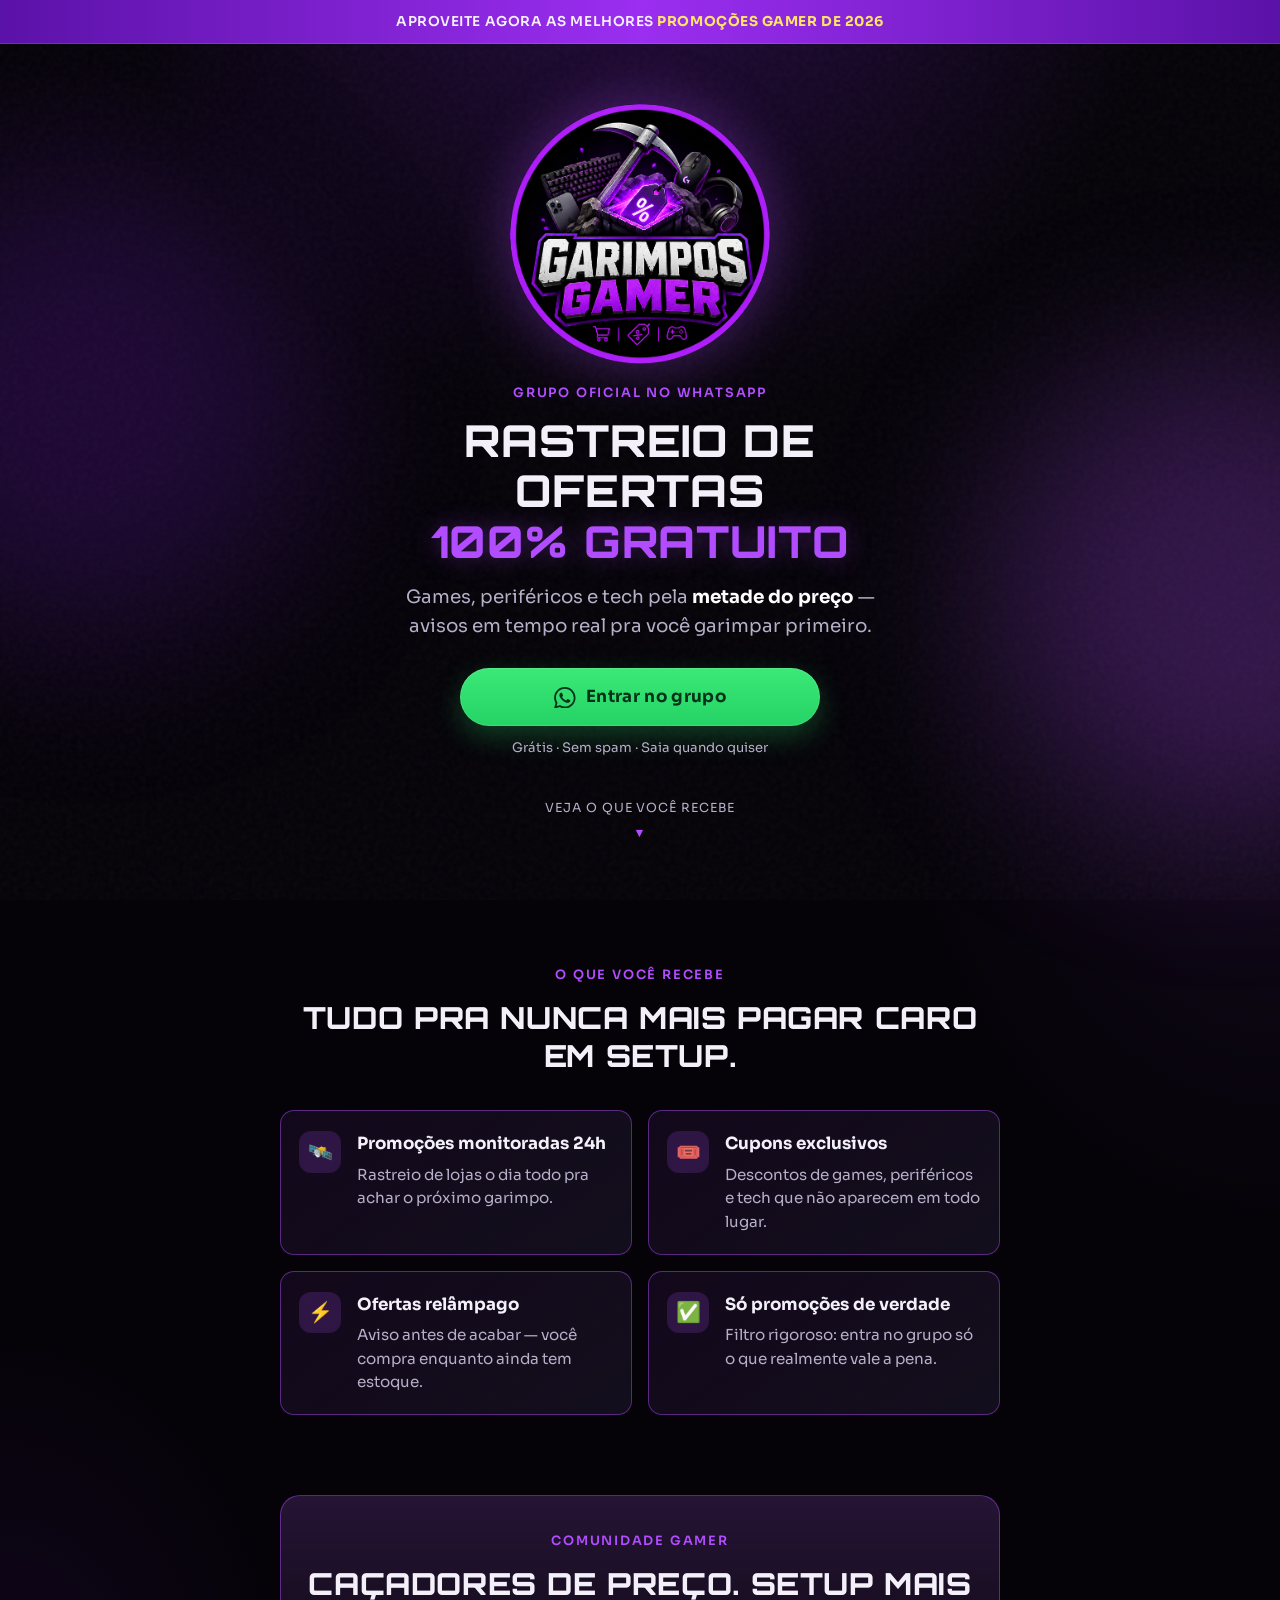
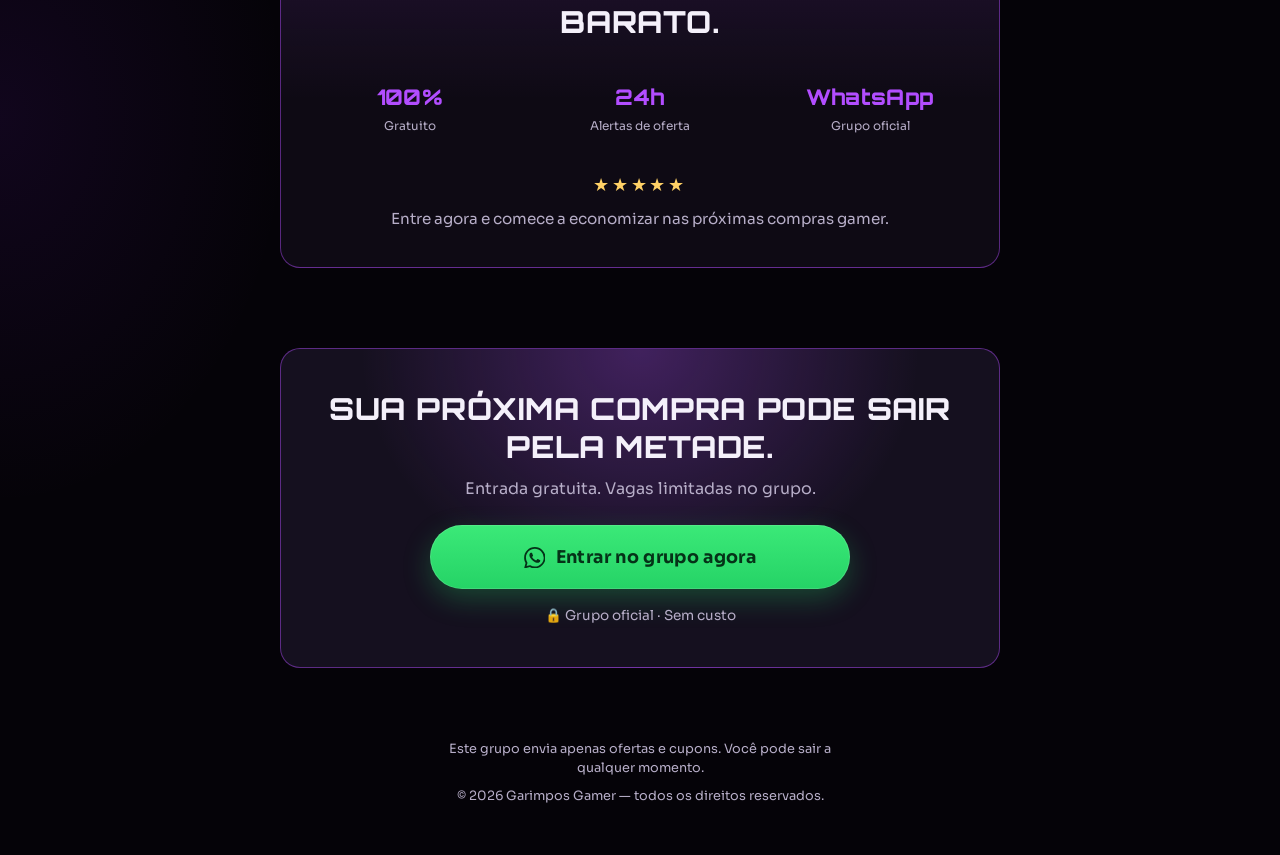
==== public/index.html @ d304336c "Fix Vercel 404 by serving the landing from public/ Co-authored-by: Cursor <cursoragent@cursor.com>" ====
<!DOCTYPE html>
<html lang="pt-BR">
  <head>
    <meta charset="UTF-8" />
    <meta name="viewport" content="width=device-width, initial-scale=1.0" />
    <title>Garimpos Gamer — Grupo no WhatsApp</title>
    <meta
      name="description"
      content="Entre no grupo gratuito do Garimpos Gamer e receba ofertas, cupons e promoções de games, periféricos e tech todos os dias."
    />
    <meta property="og:title" content="Garimpos Gamer — Grupo no WhatsApp" />
    <meta
      property="og:description"
      content="Ofertas gamer pela metade do preço. Entre grátis no grupo oficial."
    />
    <meta property="og:image" content="./garimposLogo.png" />
    <link rel="icon" href="./garimposLogo.png" type="image/png" />
    <link rel="preconnect" href="https://fonts.googleapis.com" />
    <link rel="preconnect" href="https://fonts.gstatic.com" crossorigin />
    <link
      href="https://fonts.googleapis.com/css2?family=Orbitron:wght@700;800;900&family=Sora:wght@400;500;600;700&display=swap"
      rel="stylesheet"
    />
    <link rel="stylesheet" href="./styles.css" />
  </head>
  <body>
    <div class="noise" aria-hidden="true"></div>
    <div class="glow glow--left" aria-hidden="true"></div>
    <div class="glow glow--right" aria-hidden="true"></div>

    <header class="topbar">
      <p class="topbar__text">
        Aproveite agora as melhores <strong>promoções gamer de 2026</strong>
      </p>
    </header>

    <main>
      <section class="hero">
        <div class="hero__brand reveal">
          <img
            class="hero__logo"
            src="./garimposLogo.png"
            alt="Garimpos Gamer"
            width="280"
            height="280"
          />
        </div>

        <p class="eyebrow reveal delay-1">Grupo oficial no WhatsApp</p>

        <h1 class="hero__title reveal delay-2">
          Rastreio de ofertas
          <span>100% gratuito</span>
        </h1>

        <p class="hero__subtitle reveal delay-3">
          Games, periféricos e tech pela <strong>metade do preço</strong> —
          avisos em tempo real pra você garimpar primeiro.
        </p>

        <div class="cta-group reveal delay-4">
          <a
            class="btn btn--primary"
            href="https://www.v2automatisagrupos.com/r/wunelu1d"
            target="_blank"
            rel="noopener noreferrer"
          >
            <svg class="btn__icon" viewBox="0 0 24 24" aria-hidden="true">
              <path
                fill="currentColor"
                d="M17.472 14.382c-.297-.149-1.758-.867-2.03-.967-.273-.099-.471-.148-.67.15-.197.297-.767.966-.94 1.164-.173.199-.347.223-.644.075-.297-.15-1.255-.463-2.39-1.475-.883-.788-1.48-1.761-1.653-2.059-.173-.297-.018-.458.13-.606.134-.133.298-.347.446-.52.149-.174.198-.298.298-.497.099-.198.05-.371-.025-.52-.075-.149-.669-1.612-.916-2.207-.242-.579-.487-.5-.669-.51-.173-.008-.371-.01-.57-.01-.198 0-.52.074-.792.372-.272.297-1.04 1.016-1.04 2.479 0 1.462 1.065 2.875 1.213 3.074.149.198 2.096 3.2 5.077 4.487.709.306 1.262.489 1.694.625.712.227 1.36.195 1.871.118.571-.085 1.758-.719 2.006-1.413.248-.694.248-1.289.173-1.413-.074-.124-.272-.198-.57-.347m-5.421 7.403h-.004a9.87 9.87 0 01-5.031-1.378l-.361-.214-3.741.982.998-3.648-.235-.374a9.86 9.86 0 01-1.51-5.26c.001-5.45 4.436-9.884 9.888-9.884 2.64 0 5.122 1.03 6.988 2.898a9.825 9.825 0 012.893 6.994c-.003 5.45-4.435 9.884-9.885 9.884m8.413-18.297A11.815 11.815 0 0012.05 0C5.495 0 .16 5.335.157 11.892c0 2.096.547 4.142 1.588 5.945L.057 24l6.305-1.654a11.882 11.882 0 005.683 1.448h.005c6.554 0 11.89-5.335 11.893-11.893a11.821 11.821 0 00-3.48-8.413z"
              />
            </svg>
            Entrar no grupo
          </a>
          <p class="cta-note">Grátis · Sem spam · Saia quando quiser</p>
        </div>

        <a href="#beneficios" class="scroll-hint reveal delay-5">
          <span>veja o que você recebe</span>
          <span class="scroll-hint__arrow" aria-hidden="true">▼</span>
        </a>
      </section>

      <section id="beneficios" class="benefits">
        <div class="section-head reveal">
          <p class="eyebrow">O que você recebe</p>
          <h2>Tudo pra nunca mais pagar caro em setup.</h2>
        </div>

        <ul class="benefit-list">
          <li class="benefit reveal">
            <span class="benefit__icon" aria-hidden="true">🛰️</span>
            <div>
              <h3>Promoções monitoradas 24h</h3>
              <p>Rastreio de lojas o dia todo pra achar o próximo garimpo.</p>
            </div>
          </li>
          <li class="benefit reveal delay-1">
            <span class="benefit__icon" aria-hidden="true">🎟️</span>
            <div>
              <h3>Cupons exclusivos</h3>
              <p>Descontos de games, periféricos e tech que não aparecem em todo lugar.</p>
            </div>
          </li>
          <li class="benefit reveal delay-2">
            <span class="benefit__icon" aria-hidden="true">⚡</span>
            <div>
              <h3>Ofertas relâmpago</h3>
              <p>Aviso antes de acabar — você compra enquanto ainda tem estoque.</p>
            </div>
          </li>
          <li class="benefit reveal delay-3">
            <span class="benefit__icon" aria-hidden="true">✅</span>
            <div>
              <h3>Só promoções de verdade</h3>
              <p>Filtro rigoroso: entra no grupo só o que realmente vale a pena.</p>
            </div>
          </li>
        </ul>
      </section>

      <section class="proof">
        <div class="proof__inner reveal">
          <p class="eyebrow">Comunidade gamer</p>
          <h2>Caçadores de preço. Setup mais barato.</h2>
          <div class="proof__grid">
            <div class="proof__item">
              <span class="proof__value">100%</span>
              <span class="proof__label">Gratuito</span>
            </div>
            <div class="proof__item">
              <span class="proof__value">24h</span>
              <span class="proof__label">Alertas de oferta</span>
            </div>
            <div class="proof__item">
              <span class="proof__value">WhatsApp</span>
              <span class="proof__label">Grupo oficial</span>
            </div>
          </div>
          <p class="proof__stars" aria-label="Avaliação cinco estrelas">★★★★★</p>
          <p class="proof__quote">
            Entre agora e comece a economizar nas próximas compras gamer.
          </p>
        </div>
      </section>

      <section class="final-cta">
        <div class="final-cta__panel reveal">
          <h2>Sua próxima compra pode sair pela metade.</h2>
          <p>Entrada gratuita. Vagas limitadas no grupo.</p>
          <a
            class="btn btn--primary btn--lg"
            href="https://www.v2automatisagrupos.com/r/wunelu1d"
            target="_blank"
            rel="noopener noreferrer"
          >
            <svg class="btn__icon" viewBox="0 0 24 24" aria-hidden="true">
              <path
                fill="currentColor"
                d="M17.472 14.382c-.297-.149-1.758-.867-2.03-.967-.273-.099-.471-.148-.67.15-.197.297-.767.966-.94 1.164-.173.199-.347.223-.644.075-.297-.15-1.255-.463-2.39-1.475-.883-.788-1.48-1.761-1.653-2.059-.173-.297-.018-.458.13-.606.134-.133.298-.347.446-.52.149-.174.198-.298.298-.497.099-.198.05-.371-.025-.52-.075-.149-.669-1.612-.916-2.207-.242-.579-.487-.5-.669-.51-.173-.008-.371-.01-.57-.01-.198 0-.52.074-.792.372-.272.297-1.04 1.016-1.04 2.479 0 1.462 1.065 2.875 1.213 3.074.149.198 2.096 3.2 5.077 4.487.709.306 1.262.489 1.694.625.712.227 1.36.195 1.871.118.571-.085 1.758-.719 2.006-1.413.248-.694.248-1.289.173-1.413-.074-.124-.272-.198-.57-.347m-5.421 7.403h-.004a9.87 9.87 0 01-5.031-1.378l-.361-.214-3.741.982.998-3.648-.235-.374a9.86 9.86 0 01-1.51-5.26c.001-5.45 4.436-9.884 9.888-9.884 2.64 0 5.122 1.03 6.988 2.898a9.825 9.825 0 012.893 6.994c-.003 5.45-4.435 9.884-9.885 9.884m8.413-18.297A11.815 11.815 0 0012.05 0C5.495 0 .16 5.335.157 11.892c0 2.096.547 4.142 1.588 5.945L.057 24l6.305-1.654a11.882 11.882 0 005.683 1.448h.005c6.554 0 11.89-5.335 11.893-11.893a11.821 11.821 0 00-3.48-8.413z"
              />
            </svg>
            Entrar no grupo agora
          </a>
          <p class="final-cta__secure">🔒 Grupo oficial · Sem custo</p>
        </div>
      </section>
    </main>

    <footer class="footer">
      <p>
        Este grupo envia apenas ofertas e cupons. Você pode sair a qualquer
        momento.
      </p>
      <p>© <span id="year"></span> Garimpos Gamer — todos os direitos reservados.</p>
    </footer>

    <script>
      document.getElementById("year").textContent = new Date().getFullYear();

      const reveals = document.querySelectorAll(".reveal");
      const observer = new IntersectionObserver(
        (entries) => {
          entries.forEach((entry) => {
            if (entry.isIntersecting) {
              entry.target.classList.add("is-visible");
              observer.unobserve(entry.target);
            }
          });
        },
        { threshold: 0.16, rootMargin: "0px 0px -40px 0px" }
      );
      reveals.forEach((el) => observer.observe(el));
    </script>
  </body>
</html>
---- public/styles.css ----
:root {
  --bg: #050308;
  --bg-elevated: #0e0a14;
  --surface: #15101f;
  --purple: #b24dff;
  --purple-deep: #7a1fd4;
  --purple-soft: rgba(178, 77, 255, 0.18);
  --purple-line: rgba(178, 77, 255, 0.45);
  --whatsapp: #25d366;
  --whatsapp-dark: #1ebe57;
  --text: #f4f0fa;
  --text-muted: #b7aec8;
  --white: #ffffff;
  --font-display: "Orbitron", sans-serif;
  --font-body: "Sora", sans-serif;
  --radius: 14px;
  --max: 720px;
}

*,
*::before,
*::after {
  box-sizing: border-box;
}

html {
  scroll-behavior: smooth;
}

body {
  margin: 0;
  min-height: 100vh;
  font-family: var(--font-body);
  color: var(--text);
  background:
    radial-gradient(ellipse 80% 50% at 50% -10%, rgba(122, 31, 212, 0.35), transparent 55%),
    radial-gradient(ellipse 60% 40% at 100% 30%, rgba(178, 77, 255, 0.08), transparent 50%),
    radial-gradient(ellipse 50% 35% at 0% 70%, rgba(122, 31, 212, 0.1), transparent 45%),
    var(--bg);
  line-height: 1.55;
  overflow-x: hidden;
}

img {
  max-width: 100%;
  height: auto;
  display: block;
}

a {
  color: inherit;
  text-decoration: none;
}

.noise {
  pointer-events: none;
  position: fixed;
  inset: 0;
  z-index: 0;
  opacity: 0.04;
  background-image: url("data:image/svg+xml,%3Csvg viewBox='0 0 200 200' xmlns='http://www.w3.org/2000/svg'%3E%3Cfilter id='n'%3E%3CfeTurbulence type='fractalNoise' baseFrequency='0.85' numOctaves='3' stitchTiles='stitch'/%3E%3C/filter%3E%3Crect width='100%25' height='100%25' filter='url(%23n)'/%3E%3C/svg%3E");
}

.glow {
  pointer-events: none;
  position: fixed;
  width: 42vw;
  height: 42vw;
  max-width: 480px;
  max-height: 480px;
  border-radius: 50%;
  filter: blur(90px);
  z-index: 0;
  opacity: 0.22;
}

.glow--left {
  top: 18%;
  left: -12%;
  background: var(--purple-deep);
}

.glow--right {
  bottom: 8%;
  right: -14%;
  background: var(--purple);
}

.topbar,
main,
footer {
  position: relative;
  z-index: 1;
}

.topbar {
  text-align: center;
  padding: 0.7rem 1rem;
  background: linear-gradient(90deg, #5b12a8, #9b2ef0 50%, #5b12a8);
  border-bottom: 1px solid rgba(255, 255, 255, 0.12);
}

.topbar__text {
  margin: 0;
  font-size: 0.78rem;
  font-weight: 600;
  letter-spacing: 0.04em;
  text-transform: uppercase;
}

.topbar__text strong {
  color: #ffe566;
}

.hero {
  display: flex;
  flex-direction: column;
  align-items: center;
  text-align: center;
  padding: 2.5rem 1.25rem 3rem;
  min-height: calc(100svh - 42px);
  justify-content: center;
}

.hero__brand {
  margin-bottom: 1.25rem;
}

.hero__logo {
  width: min(72vw, 260px);
  height: auto;
  border-radius: 50%;
  filter: drop-shadow(0 0 28px rgba(178, 77, 255, 0.35));
  animation: floatLogo 5.5s ease-in-out infinite;
}

.eyebrow {
  margin: 0 0 0.75rem;
  font-size: 0.8rem;
  font-weight: 600;
  letter-spacing: 0.14em;
  text-transform: uppercase;
  color: var(--purple);
}

.hero__title {
  margin: 0 0 1rem;
  max-width: 15ch;
  font-family: var(--font-display);
  font-size: clamp(1.7rem, 6.2vw, 2.75rem);
  font-weight: 800;
  line-height: 1.15;
  letter-spacing: 0.02em;
  text-transform: uppercase;
}

.hero__title span {
  display: block;
  color: var(--purple);
  text-shadow: 0 0 24px rgba(178, 77, 255, 0.35);
}

.hero__subtitle {
  margin: 0 0 1.75rem;
  max-width: 34ch;
  font-size: clamp(1rem, 2.8vw, 1.15rem);
  color: var(--text-muted);
}

.hero__subtitle strong {
  color: var(--white);
}

.cta-group {
  display: flex;
  flex-direction: column;
  align-items: center;
  gap: 0.75rem;
  width: 100%;
  max-width: 360px;
}

.btn {
  display: inline-flex;
  align-items: center;
  justify-content: center;
  gap: 0.65rem;
  width: 100%;
  padding: 1rem 1.4rem;
  border-radius: 999px;
  font-family: var(--font-body);
  font-size: 1.05rem;
  font-weight: 700;
  letter-spacing: 0.02em;
  border: none;
  cursor: pointer;
  transition: transform 0.2s ease, box-shadow 0.2s ease, background 0.2s ease;
}

.btn--primary {
  color: #053218;
  background: linear-gradient(180deg, #3be978, var(--whatsapp));
  box-shadow:
    0 0 0 1px rgba(255, 255, 255, 0.12) inset,
    0 10px 28px rgba(37, 211, 102, 0.28);
}

.btn--primary:hover {
  background: linear-gradient(180deg, #52f08a, var(--whatsapp-dark));
  transform: translateY(-2px);
  box-shadow:
    0 0 0 1px rgba(255, 255, 255, 0.16) inset,
    0 14px 34px rgba(37, 211, 102, 0.38);
}

.btn--primary:active {
  transform: translateY(0);
}

.btn--lg {
  max-width: 420px;
  padding: 1.15rem 1.6rem;
  font-size: 1.1rem;
}

.btn__icon {
  width: 1.35rem;
  height: 1.35rem;
  flex-shrink: 0;
}

.cta-note {
  margin: 0;
  font-size: 0.82rem;
  color: var(--text-muted);
}

.scroll-hint {
  display: flex;
  flex-direction: column;
  align-items: center;
  gap: 0.35rem;
  margin-top: 2.5rem;
  font-size: 0.78rem;
  letter-spacing: 0.08em;
  text-transform: uppercase;
  color: var(--text-muted);
  transition: color 0.2s ease;
}

.scroll-hint:hover {
  color: var(--purple);
}

.scroll-hint__arrow {
  animation: bounce 1.8s ease-in-out infinite;
  color: var(--purple);
}

.benefits,
.proof,
.final-cta {
  padding: 4rem 1.25rem;
}

.section-head,
.proof__inner,
.final-cta__panel {
  max-width: var(--max);
  margin: 0 auto;
}

.section-head {
  text-align: center;
  margin-bottom: 2.25rem;
}

.section-head h2,
.proof__inner h2,
.final-cta__panel h2 {
  margin: 0;
  font-family: var(--font-display);
  font-size: clamp(1.35rem, 4.5vw, 1.9rem);
  font-weight: 800;
  line-height: 1.25;
  letter-spacing: 0.02em;
  text-transform: uppercase;
}

.benefit-list {
  list-style: none;
  margin: 0 auto;
  padding: 0;
  max-width: var(--max);
  display: grid;
  gap: 1rem;
}

.benefit {
  display: grid;
  grid-template-columns: auto 1fr;
  gap: 1rem;
  align-items: start;
  padding: 1.25rem 1.15rem;
  background: linear-gradient(145deg, rgba(178, 77, 255, 0.08), rgba(21, 16, 31, 0.9));
  border: 1px solid var(--purple-line);
  border-radius: var(--radius);
}

.benefit__icon {
  display: grid;
  place-items: center;
  width: 2.6rem;
  height: 2.6rem;
  border-radius: 12px;
  background: var(--purple-soft);
  font-size: 1.25rem;
}

.benefit h3 {
  margin: 0 0 0.35rem;
  font-size: 1.05rem;
  font-weight: 700;
}

.benefit p {
  margin: 0;
  color: var(--text-muted);
  font-size: 0.95rem;
}

.proof {
  padding-top: 1rem;
}

.proof__inner {
  text-align: center;
  padding: 2.25rem 1.25rem;
  border-radius: 20px;
  background:
    linear-gradient(180deg, rgba(178, 77, 255, 0.14), transparent 55%),
    var(--bg-elevated);
  border: 1px solid var(--purple-line);
}

.proof__inner h2 {
  margin-bottom: 1.75rem;
}

.proof__grid {
  display: grid;
  grid-template-columns: repeat(3, 1fr);
  gap: 0.75rem;
  margin-bottom: 1.5rem;
}

.proof__item {
  display: flex;
  flex-direction: column;
  gap: 0.25rem;
  padding: 0.75rem 0.4rem;
}

.proof__value {
  font-family: var(--font-display);
  font-size: clamp(0.95rem, 3.5vw, 1.35rem);
  font-weight: 800;
  color: var(--purple);
  letter-spacing: 0.02em;
}

.proof__label {
  font-size: 0.75rem;
  color: var(--text-muted);
}

.proof__stars {
  margin: 0 0 0.5rem;
  color: #ffd166;
  letter-spacing: 0.15em;
  font-size: 1.1rem;
}

.proof__quote {
  margin: 0;
  color: var(--text-muted);
  font-size: 0.95rem;
}

.final-cta {
  padding-top: 1rem;
  padding-bottom: 3rem;
}

.final-cta__panel {
  text-align: center;
  padding: 2.5rem 1.25rem;
  border-radius: 20px;
  background:
    radial-gradient(ellipse at 50% 0%, rgba(178, 77, 255, 0.28), transparent 55%),
    var(--surface);
  border: 1px solid var(--purple-line);
}

.final-cta__panel h2 {
  margin-bottom: 0.75rem;
}

.final-cta__panel > p {
  margin: 0 0 1.5rem;
  color: var(--text-muted);
}

.final-cta__panel .btn {
  margin: 0 auto;
}

.final-cta__secure {
  margin: 1rem 0 0 !important;
  font-size: 0.85rem;
  color: var(--text-muted);
}

.footer {
  text-align: center;
  padding: 1.5rem 1.25rem 2.5rem;
  color: var(--text-muted);
  font-size: 0.8rem;
}

.footer p {
  margin: 0 auto 0.5rem;
  max-width: 42ch;
}

.reveal {
  opacity: 0;
  transform: translateY(22px);
  transition:
    opacity 0.7s ease,
    transform 0.7s ease;
}

.reveal.is-visible {
  opacity: 1;
  transform: translateY(0);
}

.delay-1 {
  transition-delay: 0.08s;
}
.delay-2 {
  transition-delay: 0.16s;
}
.delay-3 {
  transition-delay: 0.24s;
}
.delay-4 {
  transition-delay: 0.32s;
}
.delay-5 {
  transition-delay: 0.4s;
}

@keyframes floatLogo {
  0%,
  100% {
    transform: translateY(0);
  }
  50% {
    transform: translateY(-10px);
  }
}

@keyframes bounce {
  0%,
  100% {
    transform: translateY(0);
  }
  50% {
    transform: translateY(5px);
  }
}

@media (max-width: 480px) {
  .proof__grid {
    grid-template-columns: 1fr;
  }

  .proof__item {
    padding: 0.5rem;
  }
}

@media (min-width: 768px) {
  .hero {
    padding-top: 3rem;
  }

  .benefit-list {
    grid-template-columns: 1fr 1fr;
  }

  .topbar__text {
    font-size: 0.85rem;
  }
}

@media (prefers-reduced-motion: reduce) {
  html {
    scroll-behavior: auto;
  }

  .hero__logo,
  .scroll-hint__arrow,
  .reveal {
    animation: none !important;
    transition: none !important;
    opacity: 1;
    transform: none;
  }
}
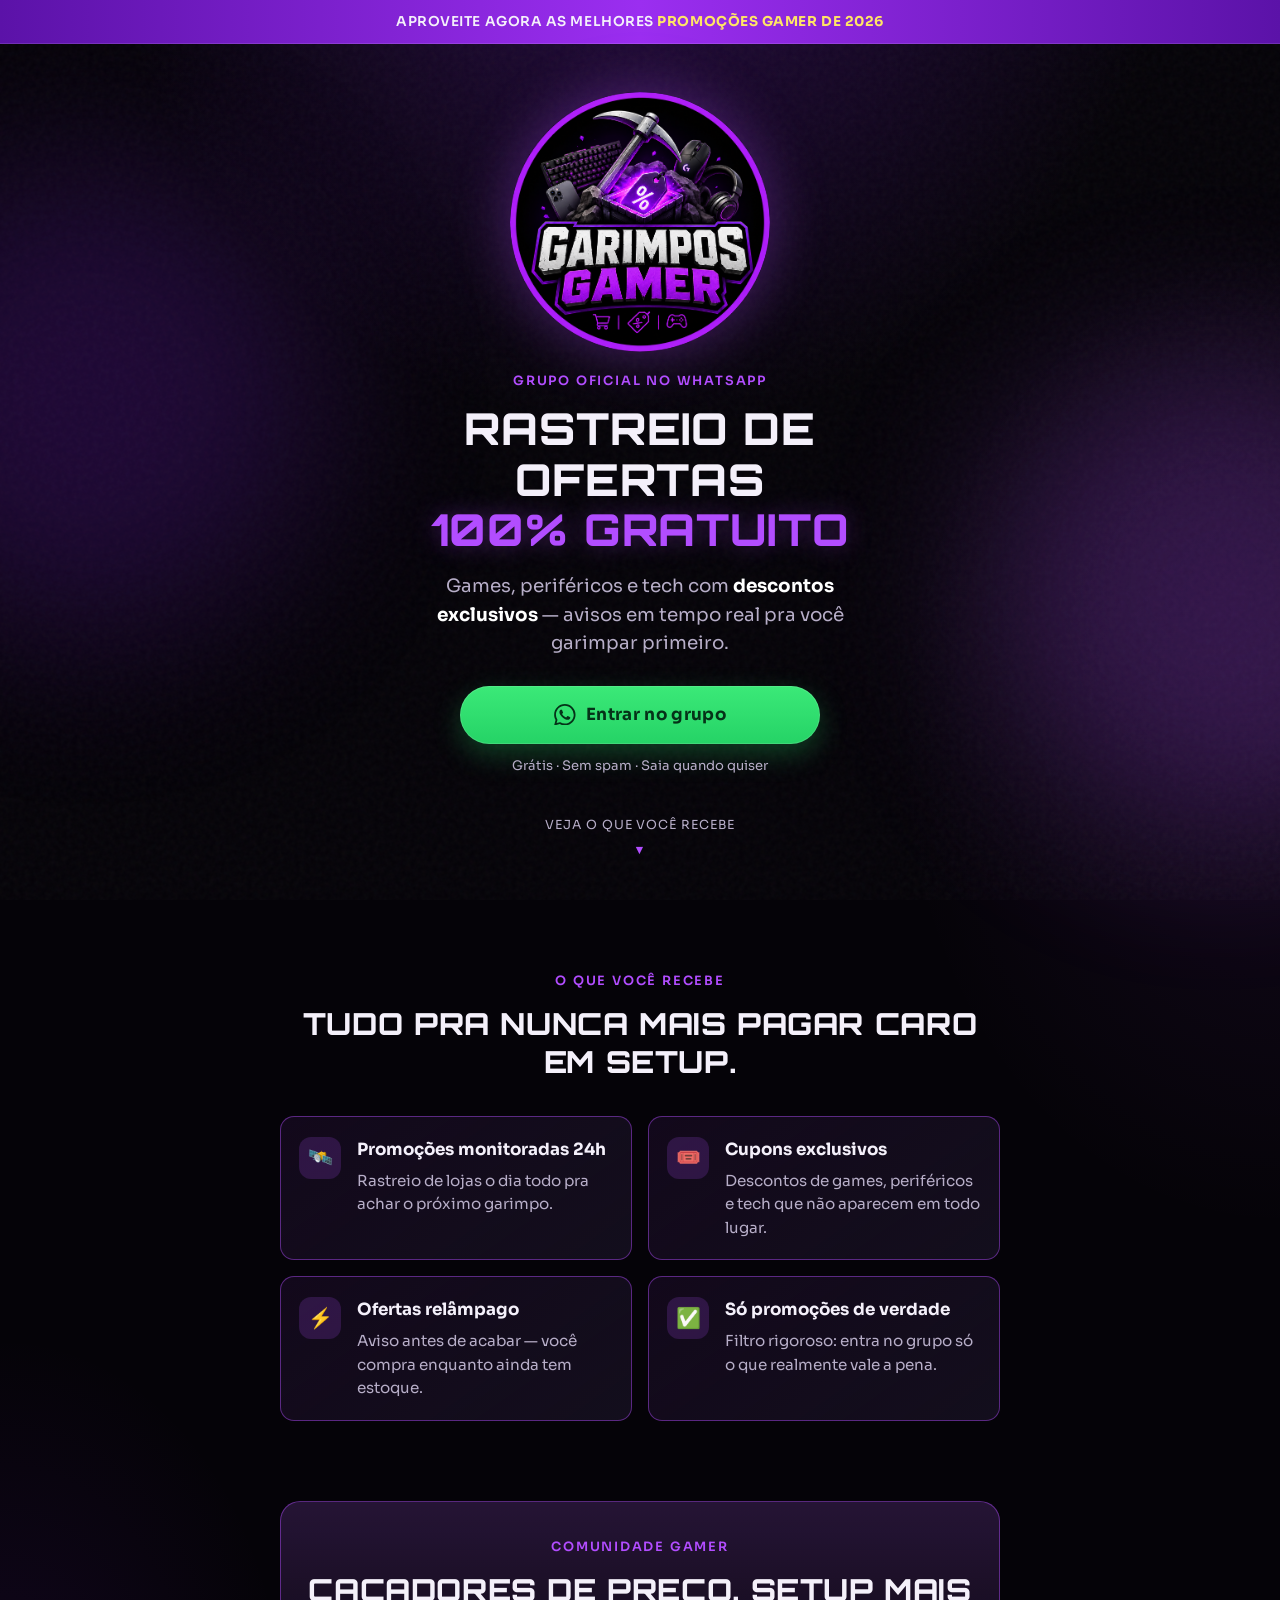
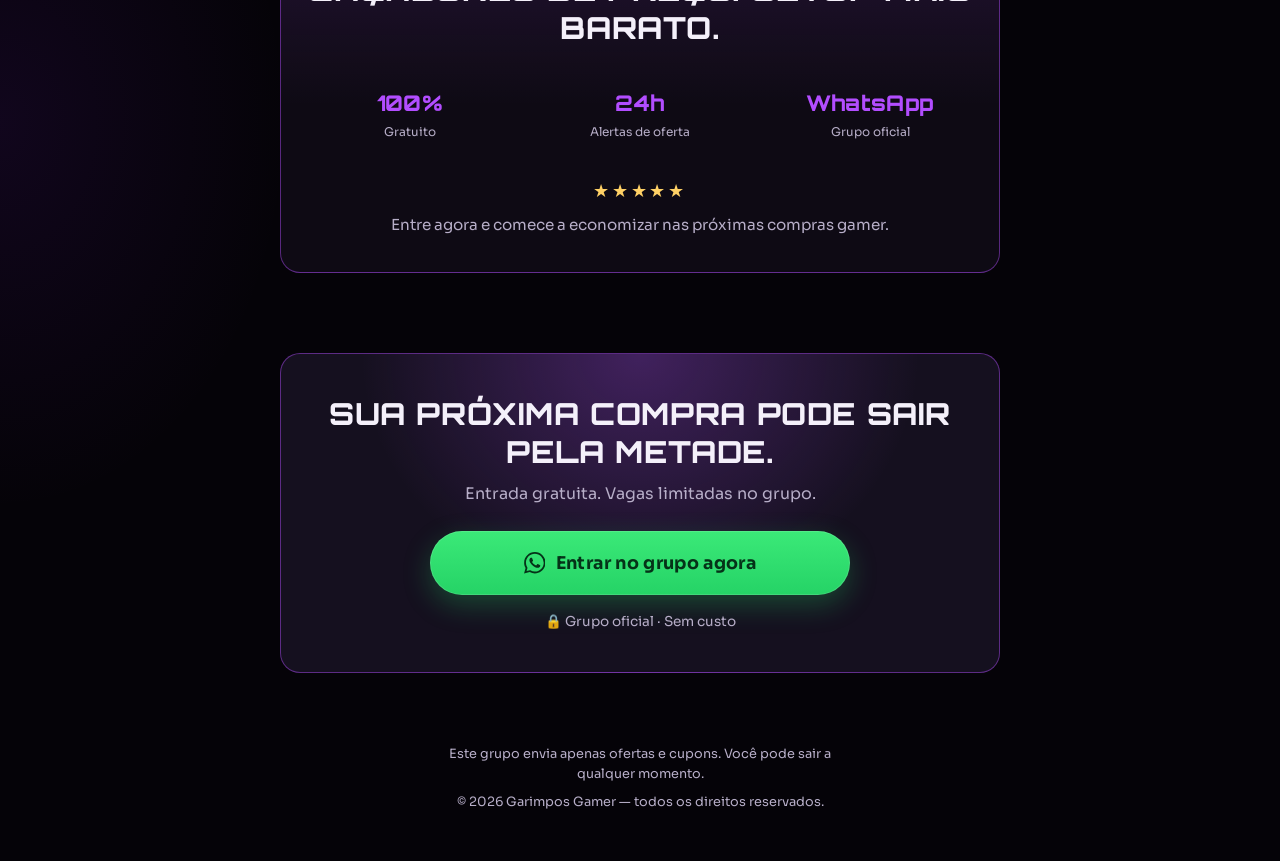
==== commit 55a1ccb4: "Ajustes textos" ====
--- a/public/index.html
+++ b/public/index.html
@@ -11,7 +11,7 @@
     <meta property="og:title" content="Garimpos Gamer — Grupo no WhatsApp" />
     <meta
       property="og:description"
-      content="Ofertas gamer pela metade do preço. Entre grátis no grupo oficial."
+      content="Ofertas gamer com descontos exclusivos. Entre grátis no grupo oficial."
     />
     <meta property="og:image" content="./garimposLogo.png" />
     <link rel="icon" href="./garimposLogo.png" type="image/png" />
@@ -54,7 +54,7 @@
         </h1>
 
         <p class="hero__subtitle reveal delay-3">
-          Games, periféricos e tech pela <strong>metade do preço</strong> —
+          Games, periféricos e tech com <strong>descontos exclusivos</strong> —
           avisos em tempo real pra você garimpar primeiro.
         </p>
 
